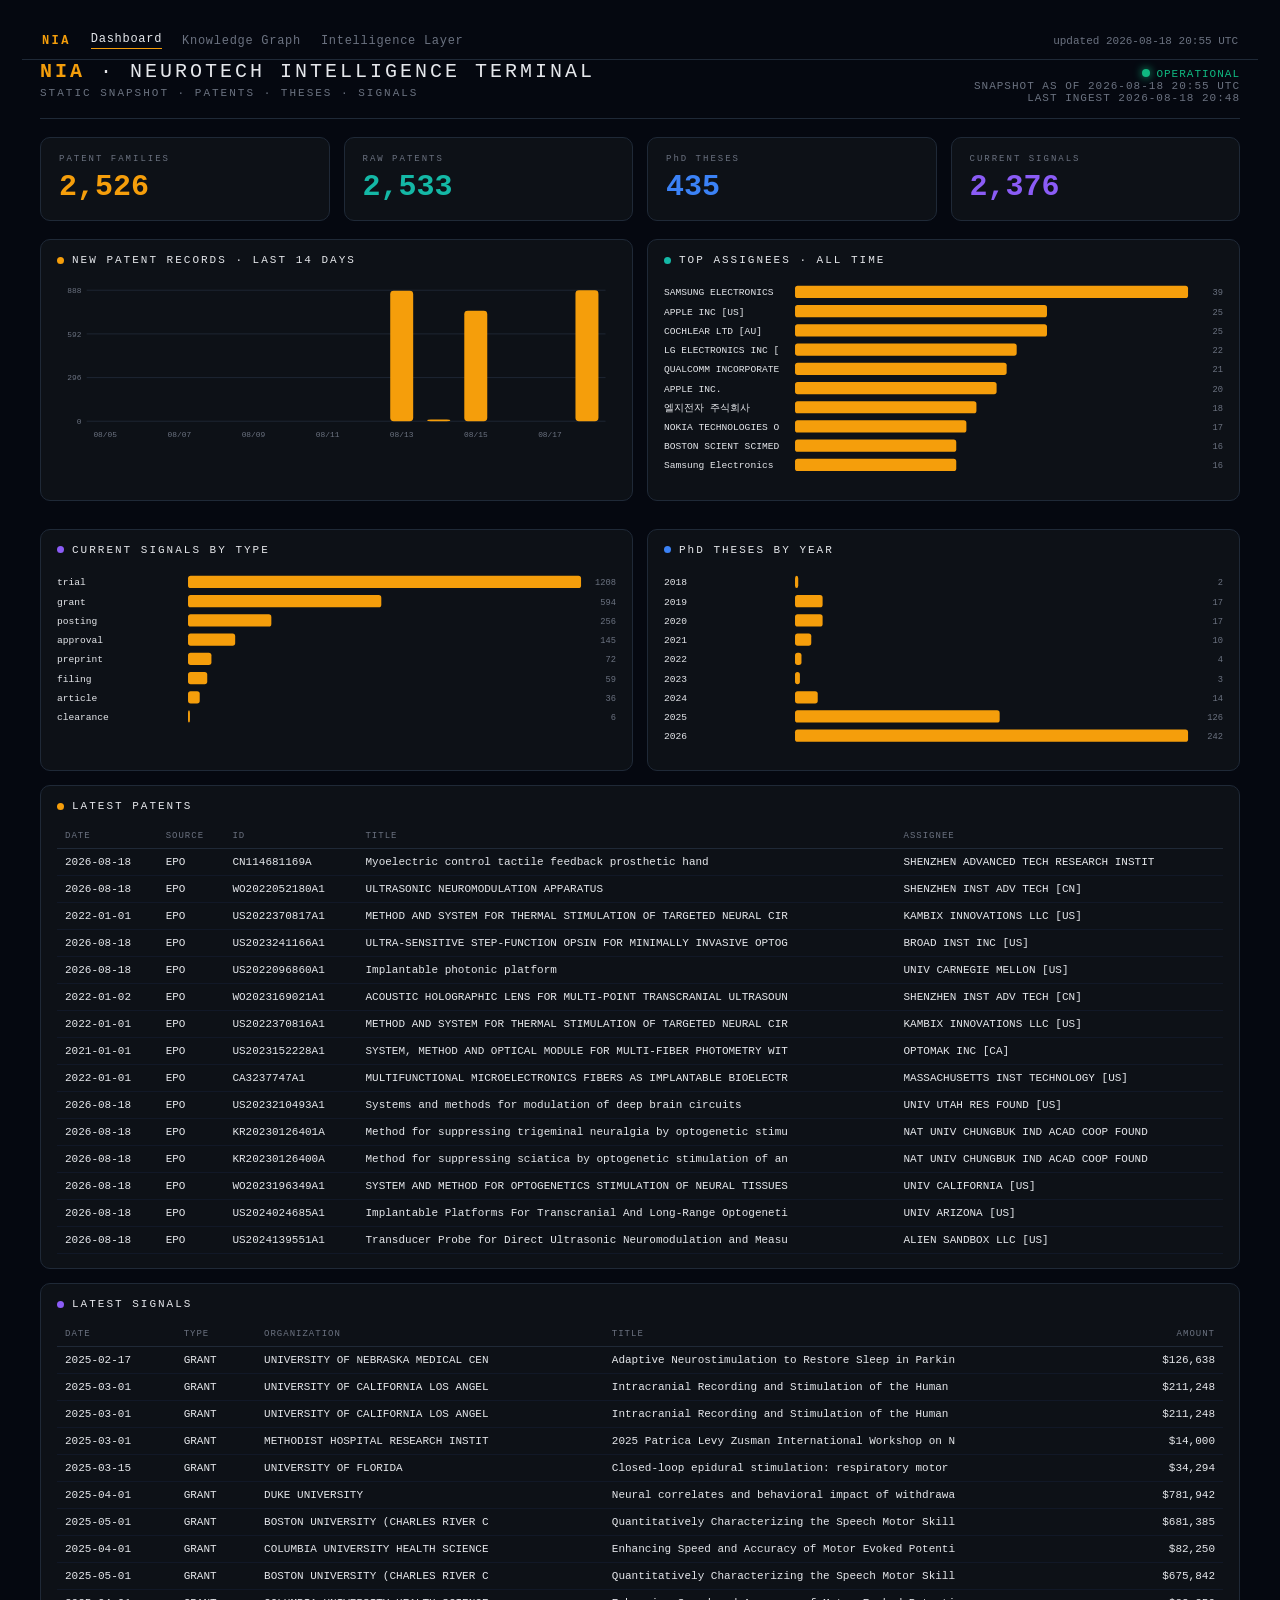
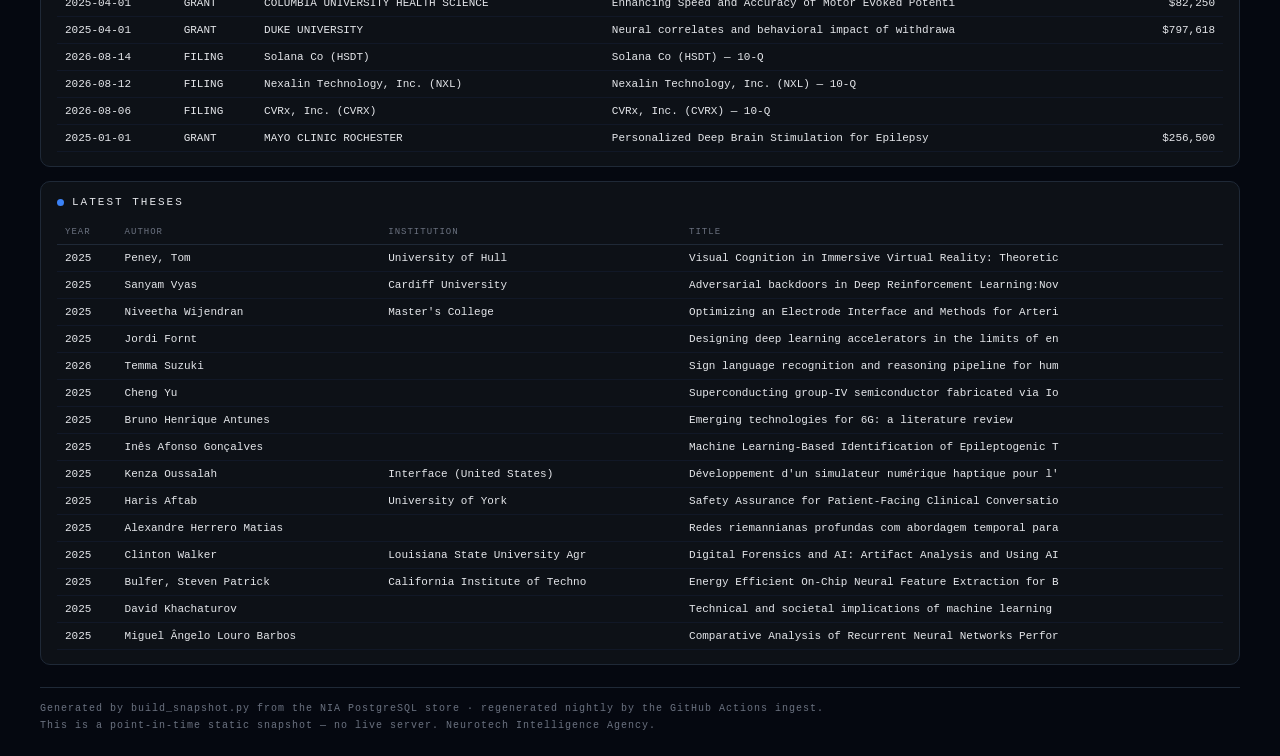
==== site/index.html @ 68b04a09 "With graph" ====
<!doctype html>
<html lang="en">
<head>
<meta charset="utf-8">
<meta name="viewport" content="width=device-width, initial-scale=1">
<title>NIA Terminal — Snapshot 2026-08-18 20:55 UTC</title>
<style>
  * { box-sizing: border-box; }
  body { margin:0; background:#050810; color:#e5e7eb; font-family:'Courier New', ui-monospace, monospace;
         -webkit-font-smoothing:antialiased; padding:22px; }
  a { color:#f59e0b; text-decoration:none; }
  .wrap { max-width:1200px; margin:0 auto; }
  header { display:flex; align-items:baseline; justify-content:space-between;
            gap:16px; flex-wrap:wrap; border-bottom:1px solid #1f2937; padding-bottom:14px; }
  .brand { font-size:20px; letter-spacing:3px; color:#e5e7eb; }
  .brand b { color:#f59e0b; font-weight:700; }
  .sub { color:#6b7280; font-size:11px; letter-spacing:2px; margin-top:4px; }
  .status { font-size:11px; letter-spacing:1px; color:#6b7280; text-align:right; }
  .status .live { color:#10b981; }
  .pill { display:inline-block; width:8px; height:8px; border-radius:50%;
           background:#10b981; margin-right:6px; box-shadow:0 0 8px #10b981; }
  .kpis { display:grid; grid-template-columns:repeat(4,1fr); gap:14px; margin:18px 0; }
  .kpi { background:#0d1117; border:1px solid #1f2937; border-radius:10px; padding:16px 18px; }
  .kpi-label { color:#6b7280; font-size:9px; letter-spacing:2px; }
  .kpi-value { font-size:30px; font-weight:700; margin-top:6px; }
  .grid { display:grid; grid-template-columns:1fr 1fr; gap:14px; }
  .card { background:#0d1117; border:1px solid #1f2937; border-radius:10px; padding:14px 16px; margin-bottom:14px; }
  .card-hd { font-size:11px; letter-spacing:2px; color:#e5e7eb; margin-bottom:12px; }
  .card.full { grid-column:1 / -1; }
  .dot { display:inline-block; width:7px; height:7px; border-radius:50%; margin-right:8px; vertical-align:middle; }
  table { width:100%; border-collapse:collapse; font-size:11px; }
  th { color:#6b7280; font-weight:400; letter-spacing:1px; text-transform:uppercase;
        font-size:9px; padding:7px 8px; border-bottom:1px solid #1f2937; }
  td { padding:7px 8px; border-bottom:1px solid #111827; color:#e5e7eb; vertical-align:top; }
  tbody tr:hover td { background:#111827; }
  .empty { color:#6b7280; text-align:center; padding:18px; }
  footer { color:#6b7280; font-size:10px; letter-spacing:1px; margin-top:22px;
            border-top:1px solid #1f2937; padding-top:12px; line-height:1.7; }
  @media (max-width:820px) { .kpis{grid-template-columns:repeat(2,1fr)} .grid{grid-template-columns:1fr} }
</style>
</head>
<body>
<nav class="nia-nav">
<span class="nia-brand">NIA</span><a href="index.html" class="on">Dashboard</a><a href="graph.html">Knowledge Graph</a><a href="issue.html">Intelligence Layer</a>
<span class="nia-built">updated 2026-08-18 20:55 UTC</span>
</nav>
<style>
.nia-nav{display:flex;align-items:center;gap:20px;flex-wrap:wrap;
  background:#050810;border-bottom:1px solid #1f2937;padding:10px 20px;
  font:12px 'Courier New',ui-monospace,monospace;position:sticky;top:0;z-index:999}
.nia-brand{color:#f59e0b;letter-spacing:.2em;font-weight:700}
.nia-nav a{color:#6b7280;text-decoration:none;letter-spacing:.06em}
.nia-nav a:hover{color:#f59e0b}
.nia-nav a.on{color:#e5e7eb;border-bottom:1px solid #f59e0b;padding-bottom:2px}
.nia-built{margin-left:auto;color:#6b7280;font-size:11px}
</style>

<div class="wrap">
  <header>
    <div>
      <div class="brand"><b>NIA</b> &middot; NEUROTECH INTELLIGENCE TERMINAL</div>
      <div class="sub">STATIC SNAPSHOT &middot; PATENTS &middot; THESES &middot; SIGNALS</div>
    </div>
    <div class="status">
      <div><span class="pill"></span><span class="live">OPERATIONAL</span></div>
      <div>SNAPSHOT AS OF 2026-08-18 20:55 UTC</div>
      <div>LAST INGEST 2026-08-18 20:48</div>
    </div>
  </header>

  <div class="kpis">
      <div class="kpi">
        <div class="kpi-label">PATENT FAMILIES</div>
        <div class="kpi-value" style="color:#f59e0b">2,526</div>
      </div>
      <div class="kpi">
        <div class="kpi-label">RAW PATENTS</div>
        <div class="kpi-value" style="color:#14b8a6">2,533</div>
      </div>
      <div class="kpi">
        <div class="kpi-label">PhD THESES</div>
        <div class="kpi-value" style="color:#3b82f6">435</div>
      </div>
      <div class="kpi">
        <div class="kpi-label">CURRENT SIGNALS</div>
        <div class="kpi-value" style="color:#8b5cf6">2,376</div>
      </div>
  </div>

  <div class="grid">
    <section class="card">
      <div class="card-hd"><span class="dot" style="background:#f59e0b"></span>NEW PATENT RECORDS · LAST 14 DAYS</div>
      <svg viewBox="0 0 640 190" width="100%" preserveAspectRatio="xMidYMid meet" role="img" aria-label="New patents per day"><line x1="34" y1="14.0" x2="628" y2="14.0" stroke="#1f2937" stroke-width="1"/><text x="28" y="17.0" fill="#6b7280" font-size="9" text-anchor="end" font-family="'Courier New', ui-monospace, monospace">888</text><line x1="34" y1="64.0" x2="628" y2="64.0" stroke="#1f2937" stroke-width="1"/><text x="28" y="67.0" fill="#6b7280" font-size="9" text-anchor="end" font-family="'Courier New', ui-monospace, monospace">592</text><line x1="34" y1="114.0" x2="628" y2="114.0" stroke="#1f2937" stroke-width="1"/><text x="28" y="117.0" fill="#6b7280" font-size="9" text-anchor="end" font-family="'Courier New', ui-monospace, monospace">296</text><line x1="34" y1="164.0" x2="628" y2="164.0" stroke="#1f2937" stroke-width="1"/><text x="28" y="167.0" fill="#6b7280" font-size="9" text-anchor="end" font-family="'Courier New', ui-monospace, monospace">0</text><rect x="42.1" y="164.0" width="26.3" height="0.1" rx="4" fill="#f59e0b"><title>08/05: 0</title></rect><text x="55.2" y="182" fill="#6b7280" font-size="9" text-anchor="middle" font-family="'Courier New', ui-monospace, monospace">08/05</text><rect x="84.5" y="164.0" width="26.3" height="0.1" rx="4" fill="#f59e0b"><title>08/06: 0</title></rect><rect x="126.9" y="164.0" width="26.3" height="0.1" rx="4" fill="#f59e0b"><title>08/07: 0</title></rect><text x="140.1" y="182" fill="#6b7280" font-size="9" text-anchor="middle" font-family="'Courier New', ui-monospace, monospace">08/07</text><rect x="169.3" y="164.0" width="26.3" height="0.1" rx="4" fill="#f59e0b"><title>08/08: 0</title></rect><rect x="211.8" y="164.0" width="26.3" height="0.1" rx="4" fill="#f59e0b"><title>08/09: 0</title></rect><text x="224.9" y="182" fill="#6b7280" font-size="9" text-anchor="middle" font-family="'Courier New', ui-monospace, monospace">08/09</text><rect x="254.2" y="164.0" width="26.3" height="0.1" rx="4" fill="#f59e0b"><title>08/10: 0</title></rect><rect x="296.6" y="164.0" width="26.3" height="0.1" rx="4" fill="#f59e0b"><title>08/11: 0</title></rect><text x="309.8" y="182" fill="#6b7280" font-size="9" text-anchor="middle" font-family="'Courier New', ui-monospace, monospace">08/11</text><rect x="339.1" y="164.0" width="26.3" height="0.1" rx="4" fill="#f59e0b"><title>08/12: 0</title></rect><rect x="381.5" y="14.5" width="26.3" height="149.5" rx="4" fill="#f59e0b"><title>08/13: 885</title></rect><text x="394.6" y="182" fill="#6b7280" font-size="9" text-anchor="middle" font-family="'Courier New', ui-monospace, monospace">08/13</text><rect x="423.9" y="162.0" width="26.3" height="2.0" rx="4" fill="#f59e0b"><title>08/14: 12</title></rect><rect x="466.3" y="37.6" width="26.3" height="126.4" rx="4" fill="#f59e0b"><title>08/15: 748</title></rect><text x="479.5" y="182" fill="#6b7280" font-size="9" text-anchor="middle" font-family="'Courier New', ui-monospace, monospace">08/15</text><rect x="508.8" y="164.0" width="26.3" height="0.1" rx="4" fill="#f59e0b"><title>08/16: 0</title></rect><rect x="551.2" y="164.0" width="26.3" height="0.1" rx="4" fill="#f59e0b"><title>08/17: 0</title></rect><text x="564.4" y="182" fill="#6b7280" font-size="9" text-anchor="middle" font-family="'Courier New', ui-monospace, monospace">08/17</text><rect x="593.6" y="14.0" width="26.3" height="150.0" rx="4" fill="#f59e0b"><title>08/18: 888</title></rect></svg>
    </section>
    <section class="card">
      <div class="card-hd"><span class="dot" style="background:#14b8a6"></span>TOP ASSIGNEES · ALL TIME</div>
      <svg viewBox="0 0 640 232" width="100%" preserveAspectRatio="xMidYMid meet" role="img" aria-label="ranking"><text x="0" y="20.0" fill="#e5e7eb" font-size="11" font-family="'Courier New', ui-monospace, monospace">SAMSUNG ELECTRONICS </text><rect x="150" y="9.0" width="450.0" height="14" rx="3" fill="#f59e0b"><title>SAMSUNG ELECTRONICS CO LTD [KR]: 39</title></rect><text x="640" y="20.0" fill="#6b7280" font-size="10" text-anchor="end" font-family="'Courier New', ui-monospace, monospace">39</text><text x="0" y="42.0" fill="#e5e7eb" font-size="11" font-family="'Courier New', ui-monospace, monospace">APPLE INC [US]</text><rect x="150" y="31.0" width="288.5" height="14" rx="3" fill="#f59e0b"><title>APPLE INC [US]: 25</title></rect><text x="640" y="42.0" fill="#6b7280" font-size="10" text-anchor="end" font-family="'Courier New', ui-monospace, monospace">25</text><text x="0" y="64.0" fill="#e5e7eb" font-size="11" font-family="'Courier New', ui-monospace, monospace">COCHLEAR LTD [AU]</text><rect x="150" y="53.0" width="288.5" height="14" rx="3" fill="#f59e0b"><title>COCHLEAR LTD [AU]: 25</title></rect><text x="640" y="64.0" fill="#6b7280" font-size="10" text-anchor="end" font-family="'Courier New', ui-monospace, monospace">25</text><text x="0" y="86.0" fill="#e5e7eb" font-size="11" font-family="'Courier New', ui-monospace, monospace">LG ELECTRONICS INC [</text><rect x="150" y="75.0" width="253.8" height="14" rx="3" fill="#f59e0b"><title>LG ELECTRONICS INC [KR]: 22</title></rect><text x="640" y="86.0" fill="#6b7280" font-size="10" text-anchor="end" font-family="'Courier New', ui-monospace, monospace">22</text><text x="0" y="108.0" fill="#e5e7eb" font-size="11" font-family="'Courier New', ui-monospace, monospace">QUALCOMM INCORPORATE</text><rect x="150" y="97.0" width="242.3" height="14" rx="3" fill="#f59e0b"><title>QUALCOMM INCORPORATED [US]: 21</title></rect><text x="640" y="108.0" fill="#6b7280" font-size="10" text-anchor="end" font-family="'Courier New', ui-monospace, monospace">21</text><text x="0" y="130.0" fill="#e5e7eb" font-size="11" font-family="'Courier New', ui-monospace, monospace">APPLE INC.</text><rect x="150" y="119.0" width="230.8" height="14" rx="3" fill="#f59e0b"><title>APPLE INC.: 20</title></rect><text x="640" y="130.0" fill="#6b7280" font-size="10" text-anchor="end" font-family="'Courier New', ui-monospace, monospace">20</text><text x="0" y="152.0" fill="#e5e7eb" font-size="11" font-family="'Courier New', ui-monospace, monospace">엘지전자 주식회사</text><rect x="150" y="141.0" width="207.7" height="14" rx="3" fill="#f59e0b"><title>엘지전자 주식회사: 18</title></rect><text x="640" y="152.0" fill="#6b7280" font-size="10" text-anchor="end" font-family="'Courier New', ui-monospace, monospace">18</text><text x="0" y="174.0" fill="#e5e7eb" font-size="11" font-family="'Courier New', ui-monospace, monospace">NOKIA TECHNOLOGIES O</text><rect x="150" y="163.0" width="196.2" height="14" rx="3" fill="#f59e0b"><title>NOKIA TECHNOLOGIES OY: 17</title></rect><text x="640" y="174.0" fill="#6b7280" font-size="10" text-anchor="end" font-family="'Courier New', ui-monospace, monospace">17</text><text x="0" y="196.0" fill="#e5e7eb" font-size="11" font-family="'Courier New', ui-monospace, monospace">BOSTON SCIENT SCIMED</text><rect x="150" y="185.0" width="184.6" height="14" rx="3" fill="#f59e0b"><title>BOSTON SCIENT SCIMED INC [US]: 16</title></rect><text x="640" y="196.0" fill="#6b7280" font-size="10" text-anchor="end" font-family="'Courier New', ui-monospace, monospace">16</text><text x="0" y="218.0" fill="#e5e7eb" font-size="11" font-family="'Courier New', ui-monospace, monospace">Samsung Electronics </text><rect x="150" y="207.0" width="184.6" height="14" rx="3" fill="#f59e0b"><title>Samsung Electronics Co., Ltd.: 16</title></rect><text x="640" y="218.0" fill="#6b7280" font-size="10" text-anchor="end" font-family="'Courier New', ui-monospace, monospace">16</text></svg>
    </section>
    <section class="card">
      <div class="card-hd"><span class="dot" style="background:#8b5cf6"></span>CURRENT SIGNALS BY TYPE</div>
      <svg viewBox="0 0 640 188" width="100%" preserveAspectRatio="xMidYMid meet" role="img" aria-label="ranking"><text x="0" y="20.0" fill="#e5e7eb" font-size="11" font-family="'Courier New', ui-monospace, monospace">trial</text><rect x="150" y="9.0" width="450.0" height="14" rx="3" fill="#f59e0b"><title>trial: 1208</title></rect><text x="640" y="20.0" fill="#6b7280" font-size="10" text-anchor="end" font-family="'Courier New', ui-monospace, monospace">1208</text><text x="0" y="42.0" fill="#e5e7eb" font-size="11" font-family="'Courier New', ui-monospace, monospace">grant</text><rect x="150" y="31.0" width="221.3" height="14" rx="3" fill="#f59e0b"><title>grant: 594</title></rect><text x="640" y="42.0" fill="#6b7280" font-size="10" text-anchor="end" font-family="'Courier New', ui-monospace, monospace">594</text><text x="0" y="64.0" fill="#e5e7eb" font-size="11" font-family="'Courier New', ui-monospace, monospace">posting</text><rect x="150" y="53.0" width="95.4" height="14" rx="3" fill="#f59e0b"><title>posting: 256</title></rect><text x="640" y="64.0" fill="#6b7280" font-size="10" text-anchor="end" font-family="'Courier New', ui-monospace, monospace">256</text><text x="0" y="86.0" fill="#e5e7eb" font-size="11" font-family="'Courier New', ui-monospace, monospace">approval</text><rect x="150" y="75.0" width="54.0" height="14" rx="3" fill="#f59e0b"><title>approval: 145</title></rect><text x="640" y="86.0" fill="#6b7280" font-size="10" text-anchor="end" font-family="'Courier New', ui-monospace, monospace">145</text><text x="0" y="108.0" fill="#e5e7eb" font-size="11" font-family="'Courier New', ui-monospace, monospace">preprint</text><rect x="150" y="97.0" width="26.8" height="14" rx="3" fill="#f59e0b"><title>preprint: 72</title></rect><text x="640" y="108.0" fill="#6b7280" font-size="10" text-anchor="end" font-family="'Courier New', ui-monospace, monospace">72</text><text x="0" y="130.0" fill="#e5e7eb" font-size="11" font-family="'Courier New', ui-monospace, monospace">filing</text><rect x="150" y="119.0" width="22.0" height="14" rx="3" fill="#f59e0b"><title>filing: 59</title></rect><text x="640" y="130.0" fill="#6b7280" font-size="10" text-anchor="end" font-family="'Courier New', ui-monospace, monospace">59</text><text x="0" y="152.0" fill="#e5e7eb" font-size="11" font-family="'Courier New', ui-monospace, monospace">article</text><rect x="150" y="141.0" width="13.4" height="14" rx="3" fill="#f59e0b"><title>article: 36</title></rect><text x="640" y="152.0" fill="#6b7280" font-size="10" text-anchor="end" font-family="'Courier New', ui-monospace, monospace">36</text><text x="0" y="174.0" fill="#e5e7eb" font-size="11" font-family="'Courier New', ui-monospace, monospace">clearance</text><rect x="150" y="163.0" width="2.2" height="14" rx="3" fill="#f59e0b"><title>clearance: 6</title></rect><text x="640" y="174.0" fill="#6b7280" font-size="10" text-anchor="end" font-family="'Courier New', ui-monospace, monospace">6</text></svg>
    </section>
    <section class="card">
      <div class="card-hd"><span class="dot" style="background:#3b82f6"></span>PhD THESES BY YEAR</div>
      <svg viewBox="0 0 640 210" width="100%" preserveAspectRatio="xMidYMid meet" role="img" aria-label="ranking"><text x="0" y="20.0" fill="#e5e7eb" font-size="11" font-family="'Courier New', ui-monospace, monospace">2018</text><rect x="150" y="9.0" width="3.7" height="14" rx="3" fill="#f59e0b"><title>2018: 2</title></rect><text x="640" y="20.0" fill="#6b7280" font-size="10" text-anchor="end" font-family="'Courier New', ui-monospace, monospace">2</text><text x="0" y="42.0" fill="#e5e7eb" font-size="11" font-family="'Courier New', ui-monospace, monospace">2019</text><rect x="150" y="31.0" width="31.6" height="14" rx="3" fill="#f59e0b"><title>2019: 17</title></rect><text x="640" y="42.0" fill="#6b7280" font-size="10" text-anchor="end" font-family="'Courier New', ui-monospace, monospace">17</text><text x="0" y="64.0" fill="#e5e7eb" font-size="11" font-family="'Courier New', ui-monospace, monospace">2020</text><rect x="150" y="53.0" width="31.6" height="14" rx="3" fill="#f59e0b"><title>2020: 17</title></rect><text x="640" y="64.0" fill="#6b7280" font-size="10" text-anchor="end" font-family="'Courier New', ui-monospace, monospace">17</text><text x="0" y="86.0" fill="#e5e7eb" font-size="11" font-family="'Courier New', ui-monospace, monospace">2021</text><rect x="150" y="75.0" width="18.6" height="14" rx="3" fill="#f59e0b"><title>2021: 10</title></rect><text x="640" y="86.0" fill="#6b7280" font-size="10" text-anchor="end" font-family="'Courier New', ui-monospace, monospace">10</text><text x="0" y="108.0" fill="#e5e7eb" font-size="11" font-family="'Courier New', ui-monospace, monospace">2022</text><rect x="150" y="97.0" width="7.4" height="14" rx="3" fill="#f59e0b"><title>2022: 4</title></rect><text x="640" y="108.0" fill="#6b7280" font-size="10" text-anchor="end" font-family="'Courier New', ui-monospace, monospace">4</text><text x="0" y="130.0" fill="#e5e7eb" font-size="11" font-family="'Courier New', ui-monospace, monospace">2023</text><rect x="150" y="119.0" width="5.6" height="14" rx="3" fill="#f59e0b"><title>2023: 3</title></rect><text x="640" y="130.0" fill="#6b7280" font-size="10" text-anchor="end" font-family="'Courier New', ui-monospace, monospace">3</text><text x="0" y="152.0" fill="#e5e7eb" font-size="11" font-family="'Courier New', ui-monospace, monospace">2024</text><rect x="150" y="141.0" width="26.0" height="14" rx="3" fill="#f59e0b"><title>2024: 14</title></rect><text x="640" y="152.0" fill="#6b7280" font-size="10" text-anchor="end" font-family="'Courier New', ui-monospace, monospace">14</text><text x="0" y="174.0" fill="#e5e7eb" font-size="11" font-family="'Courier New', ui-monospace, monospace">2025</text><rect x="150" y="163.0" width="234.3" height="14" rx="3" fill="#f59e0b"><title>2025: 126</title></rect><text x="640" y="174.0" fill="#6b7280" font-size="10" text-anchor="end" font-family="'Courier New', ui-monospace, monospace">126</text><text x="0" y="196.0" fill="#e5e7eb" font-size="11" font-family="'Courier New', ui-monospace, monospace">2026</text><rect x="150" y="185.0" width="450.0" height="14" rx="3" fill="#f59e0b"><title>2026: 242</title></rect><text x="640" y="196.0" fill="#6b7280" font-size="10" text-anchor="end" font-family="'Courier New', ui-monospace, monospace">242</text></svg>
    </section>
  </div>

    <section class="card">
      <div class="card-hd"><span class="dot" style="background:#f59e0b"></span>LATEST PATENTS</div>
      <table><thead><tr><th style="text-align:left">Date</th><th style="text-align:left">Source</th><th style="text-align:left">ID</th><th style="text-align:left">Title</th><th style="text-align:left">Assignee</th></tr></thead><tbody><tr><td style="text-align:left">2026-08-18</td><td style="text-align:left">EPO</td><td style="text-align:left">CN114681169A</td><td style="text-align:left">Myoelectric control tactile feedback prosthetic hand</td><td style="text-align:left">SHENZHEN ADVANCED TECH RESEARCH INSTIT</td></tr><tr><td style="text-align:left">2026-08-18</td><td style="text-align:left">EPO</td><td style="text-align:left">WO2022052180A1</td><td style="text-align:left">ULTRASONIC NEUROMODULATION APPARATUS</td><td style="text-align:left">SHENZHEN INST ADV TECH [CN]</td></tr><tr><td style="text-align:left">2022-01-01</td><td style="text-align:left">EPO</td><td style="text-align:left">US2022370817A1</td><td style="text-align:left">METHOD AND SYSTEM FOR THERMAL STIMULATION OF TARGETED NEURAL CIR</td><td style="text-align:left">KAMBIX INNOVATIONS LLC [US]</td></tr><tr><td style="text-align:left">2026-08-18</td><td style="text-align:left">EPO</td><td style="text-align:left">US2023241166A1</td><td style="text-align:left">ULTRA-SENSITIVE STEP-FUNCTION OPSIN FOR MINIMALLY INVASIVE OPTOG</td><td style="text-align:left">BROAD INST INC [US]</td></tr><tr><td style="text-align:left">2026-08-18</td><td style="text-align:left">EPO</td><td style="text-align:left">US2022096860A1</td><td style="text-align:left">Implantable photonic platform</td><td style="text-align:left">UNIV CARNEGIE MELLON [US]</td></tr><tr><td style="text-align:left">2022-01-02</td><td style="text-align:left">EPO</td><td style="text-align:left">WO2023169021A1</td><td style="text-align:left">ACOUSTIC HOLOGRAPHIC LENS FOR MULTI-POINT TRANSCRANIAL ULTRASOUN</td><td style="text-align:left">SHENZHEN INST ADV TECH [CN]</td></tr><tr><td style="text-align:left">2022-01-01</td><td style="text-align:left">EPO</td><td style="text-align:left">US2022370816A1</td><td style="text-align:left">METHOD AND SYSTEM FOR THERMAL STIMULATION OF TARGETED NEURAL CIR</td><td style="text-align:left">KAMBIX INNOVATIONS LLC [US]</td></tr><tr><td style="text-align:left">2021-01-01</td><td style="text-align:left">EPO</td><td style="text-align:left">US2023152228A1</td><td style="text-align:left">SYSTEM, METHOD AND OPTICAL MODULE FOR MULTI-FIBER PHOTOMETRY WIT</td><td style="text-align:left">OPTOMAK INC [CA]</td></tr><tr><td style="text-align:left">2022-01-01</td><td style="text-align:left">EPO</td><td style="text-align:left">CA3237747A1</td><td style="text-align:left">MULTIFUNCTIONAL MICROELECTRONICS FIBERS AS IMPLANTABLE BIOELECTR</td><td style="text-align:left">MASSACHUSETTS INST TECHNOLOGY [US]</td></tr><tr><td style="text-align:left">2026-08-18</td><td style="text-align:left">EPO</td><td style="text-align:left">US2023210493A1</td><td style="text-align:left">Systems and methods for modulation of deep brain circuits</td><td style="text-align:left">UNIV UTAH RES FOUND [US]</td></tr><tr><td style="text-align:left">2026-08-18</td><td style="text-align:left">EPO</td><td style="text-align:left">KR20230126401A</td><td style="text-align:left">Method for suppressing trigeminal neuralgia by optogenetic stimu</td><td style="text-align:left">NAT UNIV CHUNGBUK IND ACAD COOP FOUND </td></tr><tr><td style="text-align:left">2026-08-18</td><td style="text-align:left">EPO</td><td style="text-align:left">KR20230126400A</td><td style="text-align:left">Method for suppressing sciatica by optogenetic stimulation of an</td><td style="text-align:left">NAT UNIV CHUNGBUK IND ACAD COOP FOUND </td></tr><tr><td style="text-align:left">2026-08-18</td><td style="text-align:left">EPO</td><td style="text-align:left">WO2023196349A1</td><td style="text-align:left">SYSTEM AND METHOD FOR OPTOGENETICS STIMULATION OF NEURAL TISSUES</td><td style="text-align:left">UNIV CALIFORNIA [US]</td></tr><tr><td style="text-align:left">2026-08-18</td><td style="text-align:left">EPO</td><td style="text-align:left">US2024024685A1</td><td style="text-align:left">Implantable Platforms For Transcranial And Long-Range Optogeneti</td><td style="text-align:left">UNIV ARIZONA [US]</td></tr><tr><td style="text-align:left">2026-08-18</td><td style="text-align:left">EPO</td><td style="text-align:left">US2024139551A1</td><td style="text-align:left">Transducer Probe for Direct Ultrasonic Neuromodulation and Measu</td><td style="text-align:left">ALIEN SANDBOX LLC [US]</td></tr></tbody></table>
    </section>
    <section class="card">
      <div class="card-hd"><span class="dot" style="background:#8b5cf6"></span>LATEST SIGNALS</div>
      <table><thead><tr><th style="text-align:left">Date</th><th style="text-align:left">Type</th><th style="text-align:left">Organization</th><th style="text-align:left">Title</th><th style="text-align:right">Amount</th></tr></thead><tbody><tr><td style="text-align:left">2025-02-17</td><td style="text-align:left">GRANT</td><td style="text-align:left">UNIVERSITY OF NEBRASKA MEDICAL CEN</td><td style="text-align:left">Adaptive Neurostimulation to Restore Sleep in Parkin</td><td style="text-align:right">$126,638</td></tr><tr><td style="text-align:left">2025-03-01</td><td style="text-align:left">GRANT</td><td style="text-align:left">UNIVERSITY OF CALIFORNIA LOS ANGEL</td><td style="text-align:left">Intracranial Recording and Stimulation of the Human </td><td style="text-align:right">$211,248</td></tr><tr><td style="text-align:left">2025-03-01</td><td style="text-align:left">GRANT</td><td style="text-align:left">UNIVERSITY OF CALIFORNIA LOS ANGEL</td><td style="text-align:left">Intracranial Recording and Stimulation of the Human </td><td style="text-align:right">$211,248</td></tr><tr><td style="text-align:left">2025-03-01</td><td style="text-align:left">GRANT</td><td style="text-align:left">METHODIST HOSPITAL RESEARCH INSTIT</td><td style="text-align:left">2025 Patrica Levy Zusman International Workshop on N</td><td style="text-align:right">$14,000</td></tr><tr><td style="text-align:left">2025-03-15</td><td style="text-align:left">GRANT</td><td style="text-align:left">UNIVERSITY OF FLORIDA</td><td style="text-align:left">Closed-loop epidural stimulation: respiratory motor </td><td style="text-align:right">$34,294</td></tr><tr><td style="text-align:left">2025-04-01</td><td style="text-align:left">GRANT</td><td style="text-align:left">DUKE UNIVERSITY</td><td style="text-align:left">Neural correlates and behavioral impact of withdrawa</td><td style="text-align:right">$781,942</td></tr><tr><td style="text-align:left">2025-05-01</td><td style="text-align:left">GRANT</td><td style="text-align:left">BOSTON UNIVERSITY (CHARLES RIVER C</td><td style="text-align:left">Quantitatively Characterizing the Speech Motor Skill</td><td style="text-align:right">$681,385</td></tr><tr><td style="text-align:left">2025-04-01</td><td style="text-align:left">GRANT</td><td style="text-align:left">COLUMBIA UNIVERSITY HEALTH SCIENCE</td><td style="text-align:left">Enhancing Speed and Accuracy of Motor Evoked Potenti</td><td style="text-align:right">$82,250</td></tr><tr><td style="text-align:left">2025-05-01</td><td style="text-align:left">GRANT</td><td style="text-align:left">BOSTON UNIVERSITY (CHARLES RIVER C</td><td style="text-align:left">Quantitatively Characterizing the Speech Motor Skill</td><td style="text-align:right">$675,842</td></tr><tr><td style="text-align:left">2025-04-01</td><td style="text-align:left">GRANT</td><td style="text-align:left">COLUMBIA UNIVERSITY HEALTH SCIENCE</td><td style="text-align:left">Enhancing Speed and Accuracy of Motor Evoked Potenti</td><td style="text-align:right">$82,250</td></tr><tr><td style="text-align:left">2025-04-01</td><td style="text-align:left">GRANT</td><td style="text-align:left">DUKE UNIVERSITY</td><td style="text-align:left">Neural correlates and behavioral impact of withdrawa</td><td style="text-align:right">$797,618</td></tr><tr><td style="text-align:left">2026-08-14</td><td style="text-align:left">FILING</td><td style="text-align:left">Solana Co  (HSDT)</td><td style="text-align:left">Solana Co  (HSDT) — 10-Q</td><td style="text-align:right"></td></tr><tr><td style="text-align:left">2026-08-12</td><td style="text-align:left">FILING</td><td style="text-align:left">Nexalin Technology, Inc.  (NXL)</td><td style="text-align:left">Nexalin Technology, Inc.  (NXL) — 10-Q</td><td style="text-align:right"></td></tr><tr><td style="text-align:left">2026-08-06</td><td style="text-align:left">FILING</td><td style="text-align:left">CVRx, Inc.  (CVRX)</td><td style="text-align:left">CVRx, Inc.  (CVRX) — 10-Q</td><td style="text-align:right"></td></tr><tr><td style="text-align:left">2025-01-01</td><td style="text-align:left">GRANT</td><td style="text-align:left">MAYO CLINIC ROCHESTER</td><td style="text-align:left">Personalized Deep Brain Stimulation for Epilepsy</td><td style="text-align:right">$256,500</td></tr></tbody></table>
    </section>
    <section class="card">
      <div class="card-hd"><span class="dot" style="background:#3b82f6"></span>LATEST THESES</div>
      <table><thead><tr><th style="text-align:left">Year</th><th style="text-align:left">Author</th><th style="text-align:left">Institution</th><th style="text-align:left">Title</th></tr></thead><tbody><tr><td style="text-align:left">2025</td><td style="text-align:left">Peney, Tom</td><td style="text-align:left">University of Hull</td><td style="text-align:left">Visual Cognition in Immersive Virtual Reality: Theoretic</td></tr><tr><td style="text-align:left">2025</td><td style="text-align:left">Sanyam Vyas</td><td style="text-align:left">Cardiff University</td><td style="text-align:left">Adversarial backdoors in Deep Reinforcement Learning:Nov</td></tr><tr><td style="text-align:left">2025</td><td style="text-align:left">Niveetha Wijendran</td><td style="text-align:left">Master&#x27;s College</td><td style="text-align:left">Optimizing an Electrode Interface and Methods for Arteri</td></tr><tr><td style="text-align:left">2025</td><td style="text-align:left">Jordi Fornt</td><td style="text-align:left"></td><td style="text-align:left">Designing deep learning accelerators in the limits of en</td></tr><tr><td style="text-align:left">2026</td><td style="text-align:left">Temma Suzuki</td><td style="text-align:left"></td><td style="text-align:left">Sign language recognition and reasoning pipeline for hum</td></tr><tr><td style="text-align:left">2025</td><td style="text-align:left">Cheng Yu</td><td style="text-align:left"></td><td style="text-align:left">Superconducting group-IV semiconductor fabricated via Io</td></tr><tr><td style="text-align:left">2025</td><td style="text-align:left">Bruno Henrique Antunes</td><td style="text-align:left"></td><td style="text-align:left">Emerging technologies for 6G: a literature review</td></tr><tr><td style="text-align:left">2025</td><td style="text-align:left">Inês Afonso Gonçalves</td><td style="text-align:left"></td><td style="text-align:left">Machine Learning-Based Identification of Epileptogenic T</td></tr><tr><td style="text-align:left">2025</td><td style="text-align:left">Kenza Oussalah</td><td style="text-align:left">Interface (United States)</td><td style="text-align:left">Développement d&#x27;un simulateur numérique haptique pour l&#x27;</td></tr><tr><td style="text-align:left">2025</td><td style="text-align:left">Haris Aftab</td><td style="text-align:left">University of York</td><td style="text-align:left">Safety Assurance for Patient-Facing Clinical Conversatio</td></tr><tr><td style="text-align:left">2025</td><td style="text-align:left">Alexandre Herrero Matias</td><td style="text-align:left"></td><td style="text-align:left">Redes riemannianas profundas com abordagem temporal para</td></tr><tr><td style="text-align:left">2025</td><td style="text-align:left">Clinton Walker</td><td style="text-align:left">Louisiana State University Agr</td><td style="text-align:left">Digital Forensics and AI: Artifact Analysis and Using AI</td></tr><tr><td style="text-align:left">2025</td><td style="text-align:left">Bulfer, Steven Patrick</td><td style="text-align:left">California Institute of Techno</td><td style="text-align:left">Energy Efficient On-Chip Neural Feature Extraction for B</td></tr><tr><td style="text-align:left">2025</td><td style="text-align:left">David Khachaturov</td><td style="text-align:left"></td><td style="text-align:left">Technical and societal implications of machine learning </td></tr><tr><td style="text-align:left">2025</td><td style="text-align:left">Miguel Ângelo Louro Barbos</td><td style="text-align:left"></td><td style="text-align:left">Comparative Analysis of Recurrent Neural Networks Perfor</td></tr></tbody></table>
    </section>

  <footer>
    Generated by build_snapshot.py from the NIA PostgreSQL store &middot; regenerated nightly by the GitHub Actions ingest.<br>
    This is a point-in-time static snapshot — no live server. Neurotech Intelligence Agency.
  </footer>
</div>
</body>
</html>
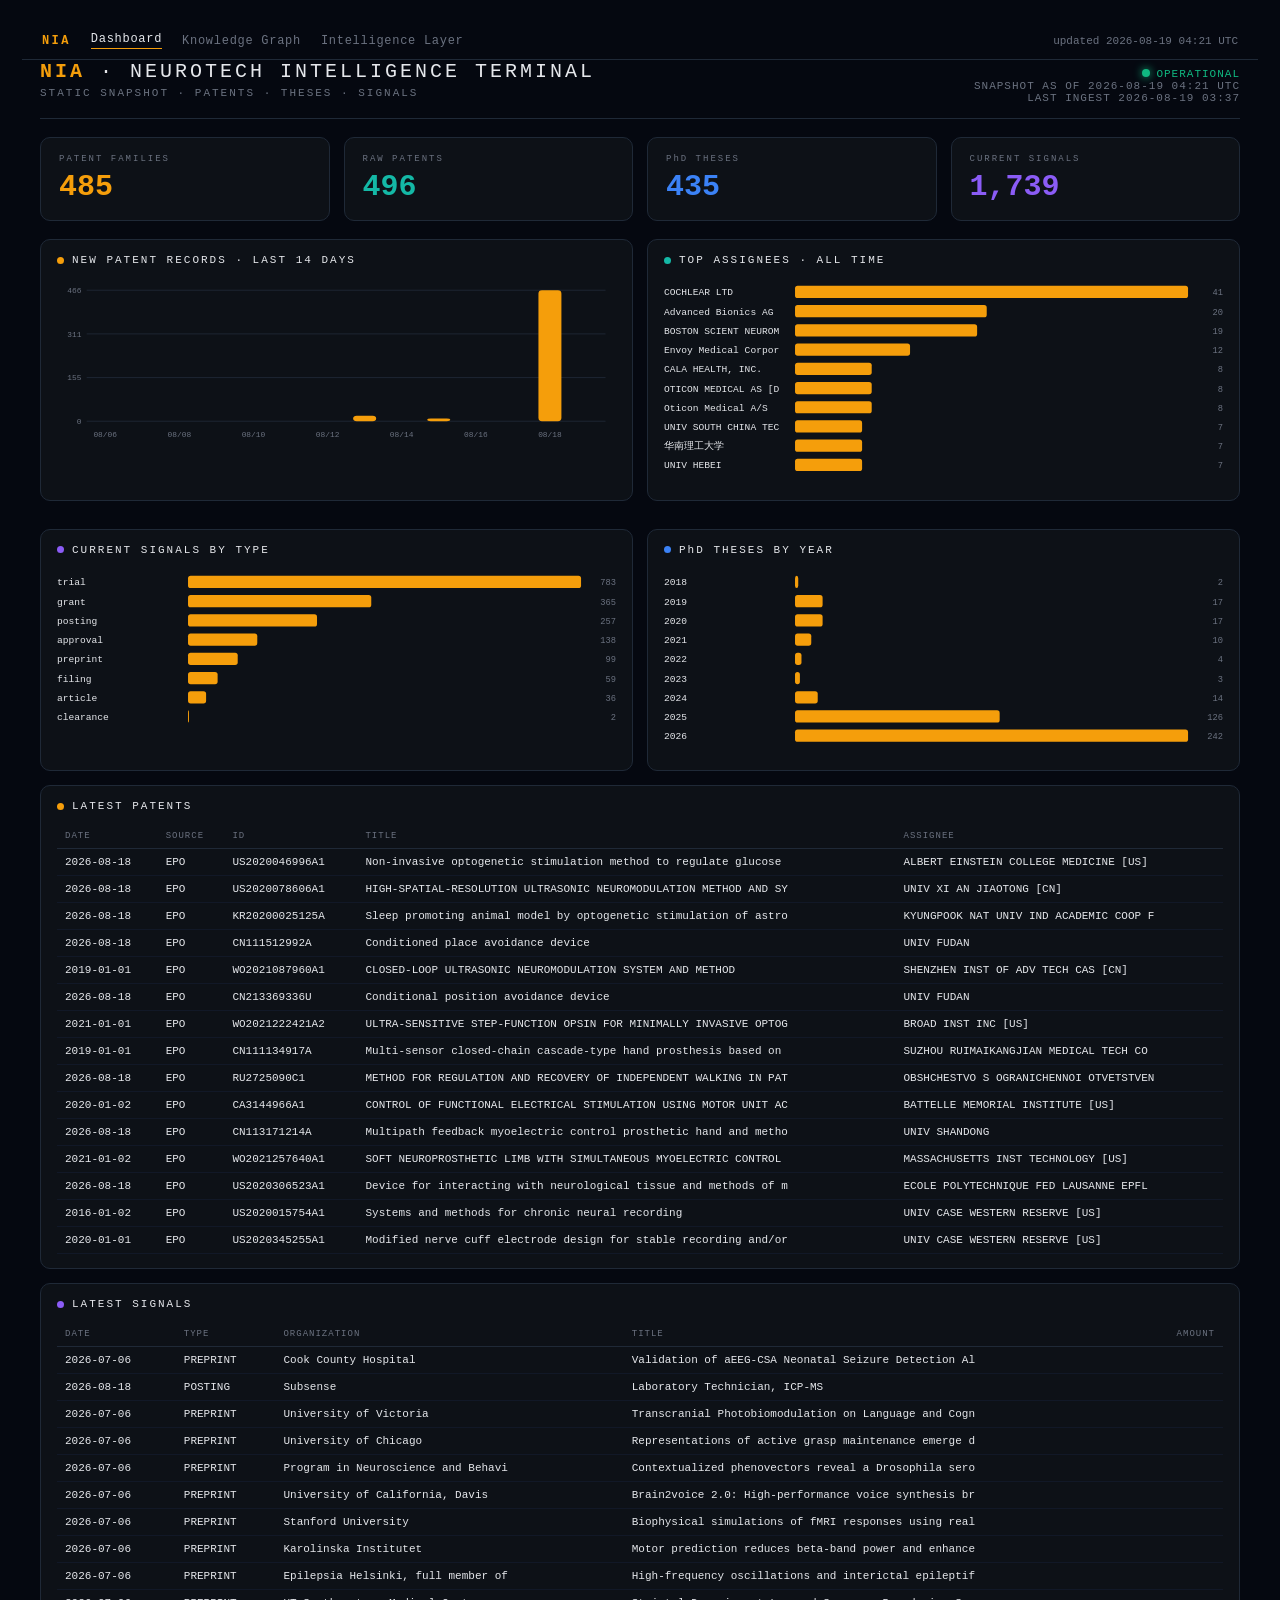
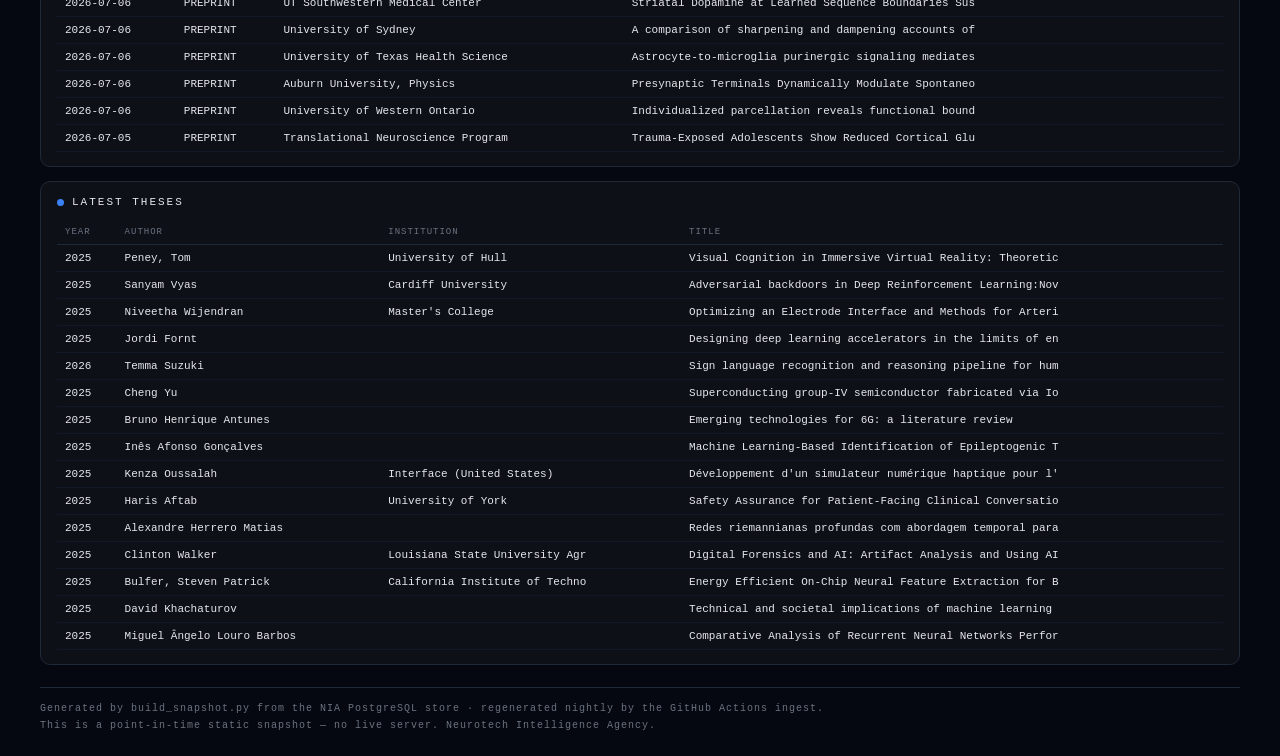
==== commit 0a150e60: "Fix?" ====
--- a/site/index.html
+++ b/site/index.html
@@ -3,7 +3,7 @@
 <head>
 <meta charset="utf-8">
 <meta name="viewport" content="width=device-width, initial-scale=1">
-<title>NIA Terminal — Snapshot 2026-08-18 20:55 UTC</title>
+<title>NIA Terminal — Snapshot 2026-08-19 04:21 UTC</title>
 <style>
   * { box-sizing: border-box; }
   body { margin:0; background:#050810; color:#e5e7eb; font-family:'Courier New', ui-monospace, monospace;
@@ -42,7 +42,7 @@
 <body>
 <nav class="nia-nav">
 <span class="nia-brand">NIA</span><a href="index.html" class="on">Dashboard</a><a href="graph.html">Knowledge Graph</a><a href="issue.html">Intelligence Layer</a>
-<span class="nia-built">updated 2026-08-18 20:55 UTC</span>
+<span class="nia-built">updated 2026-08-19 04:21 UTC</span>
 </nav>
 <style>
 .nia-nav{display:flex;align-items:center;gap:20px;flex-wrap:wrap;
@@ -63,19 +63,19 @@
     </div>
     <div class="status">
       <div><span class="pill"></span><span class="live">OPERATIONAL</span></div>
-      <div>SNAPSHOT AS OF 2026-08-18 20:55 UTC</div>
-      <div>LAST INGEST 2026-08-18 20:48</div>
+      <div>SNAPSHOT AS OF 2026-08-19 04:21 UTC</div>
+      <div>LAST INGEST 2026-08-19 03:37</div>
     </div>
   </header>
 
   <div class="kpis">
       <div class="kpi">
         <div class="kpi-label">PATENT FAMILIES</div>
-        <div class="kpi-value" style="color:#f59e0b">2,526</div>
+        <div class="kpi-value" style="color:#f59e0b">485</div>
       </div>
       <div class="kpi">
         <div class="kpi-label">RAW PATENTS</div>
-        <div class="kpi-value" style="color:#14b8a6">2,533</div>
+        <div class="kpi-value" style="color:#14b8a6">496</div>
       </div>
       <div class="kpi">
         <div class="kpi-label">PhD THESES</div>
@@ -83,22 +83,22 @@
       </div>
       <div class="kpi">
         <div class="kpi-label">CURRENT SIGNALS</div>
-        <div class="kpi-value" style="color:#8b5cf6">2,376</div>
+        <div class="kpi-value" style="color:#8b5cf6">1,739</div>
       </div>
   </div>
 
   <div class="grid">
     <section class="card">
       <div class="card-hd"><span class="dot" style="background:#f59e0b"></span>NEW PATENT RECORDS · LAST 14 DAYS</div>
-      <svg viewBox="0 0 640 190" width="100%" preserveAspectRatio="xMidYMid meet" role="img" aria-label="New patents per day"><line x1="34" y1="14.0" x2="628" y2="14.0" stroke="#1f2937" stroke-width="1"/><text x="28" y="17.0" fill="#6b7280" font-size="9" text-anchor="end" font-family="'Courier New', ui-monospace, monospace">888</text><line x1="34" y1="64.0" x2="628" y2="64.0" stroke="#1f2937" stroke-width="1"/><text x="28" y="67.0" fill="#6b7280" font-size="9" text-anchor="end" font-family="'Courier New', ui-monospace, monospace">592</text><line x1="34" y1="114.0" x2="628" y2="114.0" stroke="#1f2937" stroke-width="1"/><text x="28" y="117.0" fill="#6b7280" font-size="9" text-anchor="end" font-family="'Courier New', ui-monospace, monospace">296</text><line x1="34" y1="164.0" x2="628" y2="164.0" stroke="#1f2937" stroke-width="1"/><text x="28" y="167.0" fill="#6b7280" font-size="9" text-anchor="end" font-family="'Courier New', ui-monospace, monospace">0</text><rect x="42.1" y="164.0" width="26.3" height="0.1" rx="4" fill="#f59e0b"><title>08/05: 0</title></rect><text x="55.2" y="182" fill="#6b7280" font-size="9" text-anchor="middle" font-family="'Courier New', ui-monospace, monospace">08/05</text><rect x="84.5" y="164.0" width="26.3" height="0.1" rx="4" fill="#f59e0b"><title>08/06: 0</title></rect><rect x="126.9" y="164.0" width="26.3" height="0.1" rx="4" fill="#f59e0b"><title>08/07: 0</title></rect><text x="140.1" y="182" fill="#6b7280" font-size="9" text-anchor="middle" font-family="'Courier New', ui-monospace, monospace">08/07</text><rect x="169.3" y="164.0" width="26.3" height="0.1" rx="4" fill="#f59e0b"><title>08/08: 0</title></rect><rect x="211.8" y="164.0" width="26.3" height="0.1" rx="4" fill="#f59e0b"><title>08/09: 0</title></rect><text x="224.9" y="182" fill="#6b7280" font-size="9" text-anchor="middle" font-family="'Courier New', ui-monospace, monospace">08/09</text><rect x="254.2" y="164.0" width="26.3" height="0.1" rx="4" fill="#f59e0b"><title>08/10: 0</title></rect><rect x="296.6" y="164.0" width="26.3" height="0.1" rx="4" fill="#f59e0b"><title>08/11: 0</title></rect><text x="309.8" y="182" fill="#6b7280" font-size="9" text-anchor="middle" font-family="'Courier New', ui-monospace, monospace">08/11</text><rect x="339.1" y="164.0" width="26.3" height="0.1" rx="4" fill="#f59e0b"><title>08/12: 0</title></rect><rect x="381.5" y="14.5" width="26.3" height="149.5" rx="4" fill="#f59e0b"><title>08/13: 885</title></rect><text x="394.6" y="182" fill="#6b7280" font-size="9" text-anchor="middle" font-family="'Courier New', ui-monospace, monospace">08/13</text><rect x="423.9" y="162.0" width="26.3" height="2.0" rx="4" fill="#f59e0b"><title>08/14: 12</title></rect><rect x="466.3" y="37.6" width="26.3" height="126.4" rx="4" fill="#f59e0b"><title>08/15: 748</title></rect><text x="479.5" y="182" fill="#6b7280" font-size="9" text-anchor="middle" font-family="'Courier New', ui-monospace, monospace">08/15</text><rect x="508.8" y="164.0" width="26.3" height="0.1" rx="4" fill="#f59e0b"><title>08/16: 0</title></rect><rect x="551.2" y="164.0" width="26.3" height="0.1" rx="4" fill="#f59e0b"><title>08/17: 0</title></rect><text x="564.4" y="182" fill="#6b7280" font-size="9" text-anchor="middle" font-family="'Courier New', ui-monospace, monospace">08/17</text><rect x="593.6" y="14.0" width="26.3" height="150.0" rx="4" fill="#f59e0b"><title>08/18: 888</title></rect></svg>
+      <svg viewBox="0 0 640 190" width="100%" preserveAspectRatio="xMidYMid meet" role="img" aria-label="New patents per day"><line x1="34" y1="14.0" x2="628" y2="14.0" stroke="#1f2937" stroke-width="1"/><text x="28" y="17.0" fill="#6b7280" font-size="9" text-anchor="end" font-family="'Courier New', ui-monospace, monospace">466</text><line x1="34" y1="64.0" x2="628" y2="64.0" stroke="#1f2937" stroke-width="1"/><text x="28" y="67.0" fill="#6b7280" font-size="9" text-anchor="end" font-family="'Courier New', ui-monospace, monospace">311</text><line x1="34" y1="114.0" x2="628" y2="114.0" stroke="#1f2937" stroke-width="1"/><text x="28" y="117.0" fill="#6b7280" font-size="9" text-anchor="end" font-family="'Courier New', ui-monospace, monospace">155</text><line x1="34" y1="164.0" x2="628" y2="164.0" stroke="#1f2937" stroke-width="1"/><text x="28" y="167.0" fill="#6b7280" font-size="9" text-anchor="end" font-family="'Courier New', ui-monospace, monospace">0</text><rect x="42.1" y="164.0" width="26.3" height="0.1" rx="4" fill="#f59e0b"><title>08/06: 0</title></rect><text x="55.2" y="182" fill="#6b7280" font-size="9" text-anchor="middle" font-family="'Courier New', ui-monospace, monospace">08/06</text><rect x="84.5" y="164.0" width="26.3" height="0.1" rx="4" fill="#f59e0b"><title>08/07: 0</title></rect><rect x="126.9" y="164.0" width="26.3" height="0.1" rx="4" fill="#f59e0b"><title>08/08: 0</title></rect><text x="140.1" y="182" fill="#6b7280" font-size="9" text-anchor="middle" font-family="'Courier New', ui-monospace, monospace">08/08</text><rect x="169.3" y="164.0" width="26.3" height="0.1" rx="4" fill="#f59e0b"><title>08/09: 0</title></rect><rect x="211.8" y="164.0" width="26.3" height="0.1" rx="4" fill="#f59e0b"><title>08/10: 0</title></rect><text x="224.9" y="182" fill="#6b7280" font-size="9" text-anchor="middle" font-family="'Courier New', ui-monospace, monospace">08/10</text><rect x="254.2" y="164.0" width="26.3" height="0.1" rx="4" fill="#f59e0b"><title>08/11: 0</title></rect><rect x="296.6" y="164.0" width="26.3" height="0.1" rx="4" fill="#f59e0b"><title>08/12: 0</title></rect><text x="309.8" y="182" fill="#6b7280" font-size="9" text-anchor="middle" font-family="'Courier New', ui-monospace, monospace">08/12</text><rect x="339.1" y="157.6" width="26.3" height="6.4" rx="4" fill="#f59e0b"><title>08/13: 20</title></rect><rect x="381.5" y="164.0" width="26.3" height="0.1" rx="4" fill="#f59e0b"><title>08/14: 0</title></rect><text x="394.6" y="182" fill="#6b7280" font-size="9" text-anchor="middle" font-family="'Courier New', ui-monospace, monospace">08/14</text><rect x="423.9" y="160.8" width="26.3" height="3.2" rx="4" fill="#f59e0b"><title>08/15: 10</title></rect><rect x="466.3" y="164.0" width="26.3" height="0.1" rx="4" fill="#f59e0b"><title>08/16: 0</title></rect><text x="479.5" y="182" fill="#6b7280" font-size="9" text-anchor="middle" font-family="'Courier New', ui-monospace, monospace">08/16</text><rect x="508.8" y="164.0" width="26.3" height="0.1" rx="4" fill="#f59e0b"><title>08/17: 0</title></rect><rect x="551.2" y="14.0" width="26.3" height="150.0" rx="4" fill="#f59e0b"><title>08/18: 466</title></rect><text x="564.4" y="182" fill="#6b7280" font-size="9" text-anchor="middle" font-family="'Courier New', ui-monospace, monospace">08/18</text><rect x="593.6" y="164.0" width="26.3" height="0.1" rx="4" fill="#f59e0b"><title>08/19: 0</title></rect></svg>
     </section>
     <section class="card">
       <div class="card-hd"><span class="dot" style="background:#14b8a6"></span>TOP ASSIGNEES · ALL TIME</div>
-      <svg viewBox="0 0 640 232" width="100%" preserveAspectRatio="xMidYMid meet" role="img" aria-label="ranking"><text x="0" y="20.0" fill="#e5e7eb" font-size="11" font-family="'Courier New', ui-monospace, monospace">SAMSUNG ELECTRONICS </text><rect x="150" y="9.0" width="450.0" height="14" rx="3" fill="#f59e0b"><title>SAMSUNG ELECTRONICS CO LTD [KR]: 39</title></rect><text x="640" y="20.0" fill="#6b7280" font-size="10" text-anchor="end" font-family="'Courier New', ui-monospace, monospace">39</text><text x="0" y="42.0" fill="#e5e7eb" font-size="11" font-family="'Courier New', ui-monospace, monospace">APPLE INC [US]</text><rect x="150" y="31.0" width="288.5" height="14" rx="3" fill="#f59e0b"><title>APPLE INC [US]: 25</title></rect><text x="640" y="42.0" fill="#6b7280" font-size="10" text-anchor="end" font-family="'Courier New', ui-monospace, monospace">25</text><text x="0" y="64.0" fill="#e5e7eb" font-size="11" font-family="'Courier New', ui-monospace, monospace">COCHLEAR LTD [AU]</text><rect x="150" y="53.0" width="288.5" height="14" rx="3" fill="#f59e0b"><title>COCHLEAR LTD [AU]: 25</title></rect><text x="640" y="64.0" fill="#6b7280" font-size="10" text-anchor="end" font-family="'Courier New', ui-monospace, monospace">25</text><text x="0" y="86.0" fill="#e5e7eb" font-size="11" font-family="'Courier New', ui-monospace, monospace">LG ELECTRONICS INC [</text><rect x="150" y="75.0" width="253.8" height="14" rx="3" fill="#f59e0b"><title>LG ELECTRONICS INC [KR]: 22</title></rect><text x="640" y="86.0" fill="#6b7280" font-size="10" text-anchor="end" font-family="'Courier New', ui-monospace, monospace">22</text><text x="0" y="108.0" fill="#e5e7eb" font-size="11" font-family="'Courier New', ui-monospace, monospace">QUALCOMM INCORPORATE</text><rect x="150" y="97.0" width="242.3" height="14" rx="3" fill="#f59e0b"><title>QUALCOMM INCORPORATED [US]: 21</title></rect><text x="640" y="108.0" fill="#6b7280" font-size="10" text-anchor="end" font-family="'Courier New', ui-monospace, monospace">21</text><text x="0" y="130.0" fill="#e5e7eb" font-size="11" font-family="'Courier New', ui-monospace, monospace">APPLE INC.</text><rect x="150" y="119.0" width="230.8" height="14" rx="3" fill="#f59e0b"><title>APPLE INC.: 20</title></rect><text x="640" y="130.0" fill="#6b7280" font-size="10" text-anchor="end" font-family="'Courier New', ui-monospace, monospace">20</text><text x="0" y="152.0" fill="#e5e7eb" font-size="11" font-family="'Courier New', ui-monospace, monospace">엘지전자 주식회사</text><rect x="150" y="141.0" width="207.7" height="14" rx="3" fill="#f59e0b"><title>엘지전자 주식회사: 18</title></rect><text x="640" y="152.0" fill="#6b7280" font-size="10" text-anchor="end" font-family="'Courier New', ui-monospace, monospace">18</text><text x="0" y="174.0" fill="#e5e7eb" font-size="11" font-family="'Courier New', ui-monospace, monospace">NOKIA TECHNOLOGIES O</text><rect x="150" y="163.0" width="196.2" height="14" rx="3" fill="#f59e0b"><title>NOKIA TECHNOLOGIES OY: 17</title></rect><text x="640" y="174.0" fill="#6b7280" font-size="10" text-anchor="end" font-family="'Courier New', ui-monospace, monospace">17</text><text x="0" y="196.0" fill="#e5e7eb" font-size="11" font-family="'Courier New', ui-monospace, monospace">BOSTON SCIENT SCIMED</text><rect x="150" y="185.0" width="184.6" height="14" rx="3" fill="#f59e0b"><title>BOSTON SCIENT SCIMED INC [US]: 16</title></rect><text x="640" y="196.0" fill="#6b7280" font-size="10" text-anchor="end" font-family="'Courier New', ui-monospace, monospace">16</text><text x="0" y="218.0" fill="#e5e7eb" font-size="11" font-family="'Courier New', ui-monospace, monospace">Samsung Electronics </text><rect x="150" y="207.0" width="184.6" height="14" rx="3" fill="#f59e0b"><title>Samsung Electronics Co., Ltd.: 16</title></rect><text x="640" y="218.0" fill="#6b7280" font-size="10" text-anchor="end" font-family="'Courier New', ui-monospace, monospace">16</text></svg>
+      <svg viewBox="0 0 640 232" width="100%" preserveAspectRatio="xMidYMid meet" role="img" aria-label="ranking"><text x="0" y="20.0" fill="#e5e7eb" font-size="11" font-family="'Courier New', ui-monospace, monospace">COCHLEAR LTD</text><rect x="150" y="9.0" width="450.0" height="14" rx="3" fill="#f59e0b"><title>COCHLEAR LTD: 41</title></rect><text x="640" y="20.0" fill="#6b7280" font-size="10" text-anchor="end" font-family="'Courier New', ui-monospace, monospace">41</text><text x="0" y="42.0" fill="#e5e7eb" font-size="11" font-family="'Courier New', ui-monospace, monospace">Advanced Bionics AG</text><rect x="150" y="31.0" width="219.5" height="14" rx="3" fill="#f59e0b"><title>Advanced Bionics AG: 20</title></rect><text x="640" y="42.0" fill="#6b7280" font-size="10" text-anchor="end" font-family="'Courier New', ui-monospace, monospace">20</text><text x="0" y="64.0" fill="#e5e7eb" font-size="11" font-family="'Courier New', ui-monospace, monospace">BOSTON SCIENT NEUROM</text><rect x="150" y="53.0" width="208.5" height="14" rx="3" fill="#f59e0b"><title>BOSTON SCIENT NEUROMODULATION CORP: 19</title></rect><text x="640" y="64.0" fill="#6b7280" font-size="10" text-anchor="end" font-family="'Courier New', ui-monospace, monospace">19</text><text x="0" y="86.0" fill="#e5e7eb" font-size="11" font-family="'Courier New', ui-monospace, monospace">Envoy Medical Corpor</text><rect x="150" y="75.0" width="131.7" height="14" rx="3" fill="#f59e0b"><title>Envoy Medical Corporation: 12</title></rect><text x="640" y="86.0" fill="#6b7280" font-size="10" text-anchor="end" font-family="'Courier New', ui-monospace, monospace">12</text><text x="0" y="108.0" fill="#e5e7eb" font-size="11" font-family="'Courier New', ui-monospace, monospace">CALA HEALTH, INC.</text><rect x="150" y="97.0" width="87.8" height="14" rx="3" fill="#f59e0b"><title>CALA HEALTH, INC.: 8</title></rect><text x="640" y="108.0" fill="#6b7280" font-size="10" text-anchor="end" font-family="'Courier New', ui-monospace, monospace">8</text><text x="0" y="130.0" fill="#e5e7eb" font-size="11" font-family="'Courier New', ui-monospace, monospace">OTICON MEDICAL AS [D</text><rect x="150" y="119.0" width="87.8" height="14" rx="3" fill="#f59e0b"><title>OTICON MEDICAL AS [DK]: 8</title></rect><text x="640" y="130.0" fill="#6b7280" font-size="10" text-anchor="end" font-family="'Courier New', ui-monospace, monospace">8</text><text x="0" y="152.0" fill="#e5e7eb" font-size="11" font-family="'Courier New', ui-monospace, monospace">Oticon Medical A/S</text><rect x="150" y="141.0" width="87.8" height="14" rx="3" fill="#f59e0b"><title>Oticon Medical A/S: 8</title></rect><text x="640" y="152.0" fill="#6b7280" font-size="10" text-anchor="end" font-family="'Courier New', ui-monospace, monospace">8</text><text x="0" y="174.0" fill="#e5e7eb" font-size="11" font-family="'Courier New', ui-monospace, monospace">UNIV SOUTH CHINA TEC</text><rect x="150" y="163.0" width="76.8" height="14" rx="3" fill="#f59e0b"><title>UNIV SOUTH CHINA TECH: 7</title></rect><text x="640" y="174.0" fill="#6b7280" font-size="10" text-anchor="end" font-family="'Courier New', ui-monospace, monospace">7</text><text x="0" y="196.0" fill="#e5e7eb" font-size="11" font-family="'Courier New', ui-monospace, monospace">华南理工大学</text><rect x="150" y="185.0" width="76.8" height="14" rx="3" fill="#f59e0b"><title>华南理工大学: 7</title></rect><text x="640" y="196.0" fill="#6b7280" font-size="10" text-anchor="end" font-family="'Courier New', ui-monospace, monospace">7</text><text x="0" y="218.0" fill="#e5e7eb" font-size="11" font-family="'Courier New', ui-monospace, monospace">UNIV HEBEI</text><rect x="150" y="207.0" width="76.8" height="14" rx="3" fill="#f59e0b"><title>UNIV HEBEI: 7</title></rect><text x="640" y="218.0" fill="#6b7280" font-size="10" text-anchor="end" font-family="'Courier New', ui-monospace, monospace">7</text></svg>
     </section>
     <section class="card">
       <div class="card-hd"><span class="dot" style="background:#8b5cf6"></span>CURRENT SIGNALS BY TYPE</div>
-      <svg viewBox="0 0 640 188" width="100%" preserveAspectRatio="xMidYMid meet" role="img" aria-label="ranking"><text x="0" y="20.0" fill="#e5e7eb" font-size="11" font-family="'Courier New', ui-monospace, monospace">trial</text><rect x="150" y="9.0" width="450.0" height="14" rx="3" fill="#f59e0b"><title>trial: 1208</title></rect><text x="640" y="20.0" fill="#6b7280" font-size="10" text-anchor="end" font-family="'Courier New', ui-monospace, monospace">1208</text><text x="0" y="42.0" fill="#e5e7eb" font-size="11" font-family="'Courier New', ui-monospace, monospace">grant</text><rect x="150" y="31.0" width="221.3" height="14" rx="3" fill="#f59e0b"><title>grant: 594</title></rect><text x="640" y="42.0" fill="#6b7280" font-size="10" text-anchor="end" font-family="'Courier New', ui-monospace, monospace">594</text><text x="0" y="64.0" fill="#e5e7eb" font-size="11" font-family="'Courier New', ui-monospace, monospace">posting</text><rect x="150" y="53.0" width="95.4" height="14" rx="3" fill="#f59e0b"><title>posting: 256</title></rect><text x="640" y="64.0" fill="#6b7280" font-size="10" text-anchor="end" font-family="'Courier New', ui-monospace, monospace">256</text><text x="0" y="86.0" fill="#e5e7eb" font-size="11" font-family="'Courier New', ui-monospace, monospace">approval</text><rect x="150" y="75.0" width="54.0" height="14" rx="3" fill="#f59e0b"><title>approval: 145</title></rect><text x="640" y="86.0" fill="#6b7280" font-size="10" text-anchor="end" font-family="'Courier New', ui-monospace, monospace">145</text><text x="0" y="108.0" fill="#e5e7eb" font-size="11" font-family="'Courier New', ui-monospace, monospace">preprint</text><rect x="150" y="97.0" width="26.8" height="14" rx="3" fill="#f59e0b"><title>preprint: 72</title></rect><text x="640" y="108.0" fill="#6b7280" font-size="10" text-anchor="end" font-family="'Courier New', ui-monospace, monospace">72</text><text x="0" y="130.0" fill="#e5e7eb" font-size="11" font-family="'Courier New', ui-monospace, monospace">filing</text><rect x="150" y="119.0" width="22.0" height="14" rx="3" fill="#f59e0b"><title>filing: 59</title></rect><text x="640" y="130.0" fill="#6b7280" font-size="10" text-anchor="end" font-family="'Courier New', ui-monospace, monospace">59</text><text x="0" y="152.0" fill="#e5e7eb" font-size="11" font-family="'Courier New', ui-monospace, monospace">article</text><rect x="150" y="141.0" width="13.4" height="14" rx="3" fill="#f59e0b"><title>article: 36</title></rect><text x="640" y="152.0" fill="#6b7280" font-size="10" text-anchor="end" font-family="'Courier New', ui-monospace, monospace">36</text><text x="0" y="174.0" fill="#e5e7eb" font-size="11" font-family="'Courier New', ui-monospace, monospace">clearance</text><rect x="150" y="163.0" width="2.2" height="14" rx="3" fill="#f59e0b"><title>clearance: 6</title></rect><text x="640" y="174.0" fill="#6b7280" font-size="10" text-anchor="end" font-family="'Courier New', ui-monospace, monospace">6</text></svg>
+      <svg viewBox="0 0 640 188" width="100%" preserveAspectRatio="xMidYMid meet" role="img" aria-label="ranking"><text x="0" y="20.0" fill="#e5e7eb" font-size="11" font-family="'Courier New', ui-monospace, monospace">trial</text><rect x="150" y="9.0" width="450.0" height="14" rx="3" fill="#f59e0b"><title>trial: 783</title></rect><text x="640" y="20.0" fill="#6b7280" font-size="10" text-anchor="end" font-family="'Courier New', ui-monospace, monospace">783</text><text x="0" y="42.0" fill="#e5e7eb" font-size="11" font-family="'Courier New', ui-monospace, monospace">grant</text><rect x="150" y="31.0" width="209.8" height="14" rx="3" fill="#f59e0b"><title>grant: 365</title></rect><text x="640" y="42.0" fill="#6b7280" font-size="10" text-anchor="end" font-family="'Courier New', ui-monospace, monospace">365</text><text x="0" y="64.0" fill="#e5e7eb" font-size="11" font-family="'Courier New', ui-monospace, monospace">posting</text><rect x="150" y="53.0" width="147.7" height="14" rx="3" fill="#f59e0b"><title>posting: 257</title></rect><text x="640" y="64.0" fill="#6b7280" font-size="10" text-anchor="end" font-family="'Courier New', ui-monospace, monospace">257</text><text x="0" y="86.0" fill="#e5e7eb" font-size="11" font-family="'Courier New', ui-monospace, monospace">approval</text><rect x="150" y="75.0" width="79.3" height="14" rx="3" fill="#f59e0b"><title>approval: 138</title></rect><text x="640" y="86.0" fill="#6b7280" font-size="10" text-anchor="end" font-family="'Courier New', ui-monospace, monospace">138</text><text x="0" y="108.0" fill="#e5e7eb" font-size="11" font-family="'Courier New', ui-monospace, monospace">preprint</text><rect x="150" y="97.0" width="56.9" height="14" rx="3" fill="#f59e0b"><title>preprint: 99</title></rect><text x="640" y="108.0" fill="#6b7280" font-size="10" text-anchor="end" font-family="'Courier New', ui-monospace, monospace">99</text><text x="0" y="130.0" fill="#e5e7eb" font-size="11" font-family="'Courier New', ui-monospace, monospace">filing</text><rect x="150" y="119.0" width="33.9" height="14" rx="3" fill="#f59e0b"><title>filing: 59</title></rect><text x="640" y="130.0" fill="#6b7280" font-size="10" text-anchor="end" font-family="'Courier New', ui-monospace, monospace">59</text><text x="0" y="152.0" fill="#e5e7eb" font-size="11" font-family="'Courier New', ui-monospace, monospace">article</text><rect x="150" y="141.0" width="20.7" height="14" rx="3" fill="#f59e0b"><title>article: 36</title></rect><text x="640" y="152.0" fill="#6b7280" font-size="10" text-anchor="end" font-family="'Courier New', ui-monospace, monospace">36</text><text x="0" y="174.0" fill="#e5e7eb" font-size="11" font-family="'Courier New', ui-monospace, monospace">clearance</text><rect x="150" y="163.0" width="1.1" height="14" rx="3" fill="#f59e0b"><title>clearance: 2</title></rect><text x="640" y="174.0" fill="#6b7280" font-size="10" text-anchor="end" font-family="'Courier New', ui-monospace, monospace">2</text></svg>
     </section>
     <section class="card">
       <div class="card-hd"><span class="dot" style="background:#3b82f6"></span>PhD THESES BY YEAR</div>
@@ -108,11 +108,11 @@
 
     <section class="card">
       <div class="card-hd"><span class="dot" style="background:#f59e0b"></span>LATEST PATENTS</div>
-      <table><thead><tr><th style="text-align:left">Date</th><th style="text-align:left">Source</th><th style="text-align:left">ID</th><th style="text-align:left">Title</th><th style="text-align:left">Assignee</th></tr></thead><tbody><tr><td style="text-align:left">2026-08-18</td><td style="text-align:left">EPO</td><td style="text-align:left">CN114681169A</td><td style="text-align:left">Myoelectric control tactile feedback prosthetic hand</td><td style="text-align:left">SHENZHEN ADVANCED TECH RESEARCH INSTIT</td></tr><tr><td style="text-align:left">2026-08-18</td><td style="text-align:left">EPO</td><td style="text-align:left">WO2022052180A1</td><td style="text-align:left">ULTRASONIC NEUROMODULATION APPARATUS</td><td style="text-align:left">SHENZHEN INST ADV TECH [CN]</td></tr><tr><td style="text-align:left">2022-01-01</td><td style="text-align:left">EPO</td><td style="text-align:left">US2022370817A1</td><td style="text-align:left">METHOD AND SYSTEM FOR THERMAL STIMULATION OF TARGETED NEURAL CIR</td><td style="text-align:left">KAMBIX INNOVATIONS LLC [US]</td></tr><tr><td style="text-align:left">2026-08-18</td><td style="text-align:left">EPO</td><td style="text-align:left">US2023241166A1</td><td style="text-align:left">ULTRA-SENSITIVE STEP-FUNCTION OPSIN FOR MINIMALLY INVASIVE OPTOG</td><td style="text-align:left">BROAD INST INC [US]</td></tr><tr><td style="text-align:left">2026-08-18</td><td style="text-align:left">EPO</td><td style="text-align:left">US2022096860A1</td><td style="text-align:left">Implantable photonic platform</td><td style="text-align:left">UNIV CARNEGIE MELLON [US]</td></tr><tr><td style="text-align:left">2022-01-02</td><td style="text-align:left">EPO</td><td style="text-align:left">WO2023169021A1</td><td style="text-align:left">ACOUSTIC HOLOGRAPHIC LENS FOR MULTI-POINT TRANSCRANIAL ULTRASOUN</td><td style="text-align:left">SHENZHEN INST ADV TECH [CN]</td></tr><tr><td style="text-align:left">2022-01-01</td><td style="text-align:left">EPO</td><td style="text-align:left">US2022370816A1</td><td style="text-align:left">METHOD AND SYSTEM FOR THERMAL STIMULATION OF TARGETED NEURAL CIR</td><td style="text-align:left">KAMBIX INNOVATIONS LLC [US]</td></tr><tr><td style="text-align:left">2021-01-01</td><td style="text-align:left">EPO</td><td style="text-align:left">US2023152228A1</td><td style="text-align:left">SYSTEM, METHOD AND OPTICAL MODULE FOR MULTI-FIBER PHOTOMETRY WIT</td><td style="text-align:left">OPTOMAK INC [CA]</td></tr><tr><td style="text-align:left">2022-01-01</td><td style="text-align:left">EPO</td><td style="text-align:left">CA3237747A1</td><td style="text-align:left">MULTIFUNCTIONAL MICROELECTRONICS FIBERS AS IMPLANTABLE BIOELECTR</td><td style="text-align:left">MASSACHUSETTS INST TECHNOLOGY [US]</td></tr><tr><td style="text-align:left">2026-08-18</td><td style="text-align:left">EPO</td><td style="text-align:left">US2023210493A1</td><td style="text-align:left">Systems and methods for modulation of deep brain circuits</td><td style="text-align:left">UNIV UTAH RES FOUND [US]</td></tr><tr><td style="text-align:left">2026-08-18</td><td style="text-align:left">EPO</td><td style="text-align:left">KR20230126401A</td><td style="text-align:left">Method for suppressing trigeminal neuralgia by optogenetic stimu</td><td style="text-align:left">NAT UNIV CHUNGBUK IND ACAD COOP FOUND </td></tr><tr><td style="text-align:left">2026-08-18</td><td style="text-align:left">EPO</td><td style="text-align:left">KR20230126400A</td><td style="text-align:left">Method for suppressing sciatica by optogenetic stimulation of an</td><td style="text-align:left">NAT UNIV CHUNGBUK IND ACAD COOP FOUND </td></tr><tr><td style="text-align:left">2026-08-18</td><td style="text-align:left">EPO</td><td style="text-align:left">WO2023196349A1</td><td style="text-align:left">SYSTEM AND METHOD FOR OPTOGENETICS STIMULATION OF NEURAL TISSUES</td><td style="text-align:left">UNIV CALIFORNIA [US]</td></tr><tr><td style="text-align:left">2026-08-18</td><td style="text-align:left">EPO</td><td style="text-align:left">US2024024685A1</td><td style="text-align:left">Implantable Platforms For Transcranial And Long-Range Optogeneti</td><td style="text-align:left">UNIV ARIZONA [US]</td></tr><tr><td style="text-align:left">2026-08-18</td><td style="text-align:left">EPO</td><td style="text-align:left">US2024139551A1</td><td style="text-align:left">Transducer Probe for Direct Ultrasonic Neuromodulation and Measu</td><td style="text-align:left">ALIEN SANDBOX LLC [US]</td></tr></tbody></table>
+      <table><thead><tr><th style="text-align:left">Date</th><th style="text-align:left">Source</th><th style="text-align:left">ID</th><th style="text-align:left">Title</th><th style="text-align:left">Assignee</th></tr></thead><tbody><tr><td style="text-align:left">2026-08-18</td><td style="text-align:left">EPO</td><td style="text-align:left">US2020046996A1</td><td style="text-align:left">Non-invasive optogenetic stimulation method to regulate glucose </td><td style="text-align:left">ALBERT EINSTEIN COLLEGE MEDICINE [US]</td></tr><tr><td style="text-align:left">2026-08-18</td><td style="text-align:left">EPO</td><td style="text-align:left">US2020078606A1</td><td style="text-align:left">HIGH-SPATIAL-RESOLUTION ULTRASONIC NEUROMODULATION METHOD AND SY</td><td style="text-align:left">UNIV XI AN JIAOTONG [CN]</td></tr><tr><td style="text-align:left">2026-08-18</td><td style="text-align:left">EPO</td><td style="text-align:left">KR20200025125A</td><td style="text-align:left">Sleep promoting animal model by optogenetic stimulation of astro</td><td style="text-align:left">KYUNGPOOK NAT UNIV IND ACADEMIC COOP F</td></tr><tr><td style="text-align:left">2026-08-18</td><td style="text-align:left">EPO</td><td style="text-align:left">CN111512992A</td><td style="text-align:left">Conditioned place avoidance device</td><td style="text-align:left">UNIV FUDAN</td></tr><tr><td style="text-align:left">2019-01-01</td><td style="text-align:left">EPO</td><td style="text-align:left">WO2021087960A1</td><td style="text-align:left">CLOSED-LOOP ULTRASONIC NEUROMODULATION SYSTEM AND METHOD</td><td style="text-align:left">SHENZHEN INST OF ADV TECH CAS [CN]</td></tr><tr><td style="text-align:left">2026-08-18</td><td style="text-align:left">EPO</td><td style="text-align:left">CN213369336U</td><td style="text-align:left">Conditional position avoidance device</td><td style="text-align:left">UNIV FUDAN</td></tr><tr><td style="text-align:left">2021-01-01</td><td style="text-align:left">EPO</td><td style="text-align:left">WO2021222421A2</td><td style="text-align:left">ULTRA-SENSITIVE STEP-FUNCTION OPSIN FOR MINIMALLY INVASIVE OPTOG</td><td style="text-align:left">BROAD INST INC [US]</td></tr><tr><td style="text-align:left">2019-01-01</td><td style="text-align:left">EPO</td><td style="text-align:left">CN111134917A</td><td style="text-align:left">Multi-sensor closed-chain cascade-type hand prosthesis based on </td><td style="text-align:left">SUZHOU RUIMAIKANGJIAN MEDICAL TECH CO </td></tr><tr><td style="text-align:left">2026-08-18</td><td style="text-align:left">EPO</td><td style="text-align:left">RU2725090C1</td><td style="text-align:left">METHOD FOR REGULATION AND RECOVERY OF INDEPENDENT WALKING IN PAT</td><td style="text-align:left">OBSHCHESTVO S OGRANICHENNOI OTVETSTVEN</td></tr><tr><td style="text-align:left">2020-01-02</td><td style="text-align:left">EPO</td><td style="text-align:left">CA3144966A1</td><td style="text-align:left">CONTROL OF FUNCTIONAL ELECTRICAL STIMULATION USING MOTOR UNIT AC</td><td style="text-align:left">BATTELLE MEMORIAL INSTITUTE [US]</td></tr><tr><td style="text-align:left">2026-08-18</td><td style="text-align:left">EPO</td><td style="text-align:left">CN113171214A</td><td style="text-align:left">Multipath feedback myoelectric control prosthetic hand and metho</td><td style="text-align:left">UNIV SHANDONG</td></tr><tr><td style="text-align:left">2021-01-02</td><td style="text-align:left">EPO</td><td style="text-align:left">WO2021257640A1</td><td style="text-align:left">SOFT NEUROPROSTHETIC LIMB WITH SIMULTANEOUS MYOELECTRIC CONTROL </td><td style="text-align:left">MASSACHUSETTS INST TECHNOLOGY [US]</td></tr><tr><td style="text-align:left">2026-08-18</td><td style="text-align:left">EPO</td><td style="text-align:left">US2020306523A1</td><td style="text-align:left">Device for interacting with neurological tissue and methods of m</td><td style="text-align:left">ECOLE POLYTECHNIQUE FED LAUSANNE EPFL </td></tr><tr><td style="text-align:left">2016-01-02</td><td style="text-align:left">EPO</td><td style="text-align:left">US2020015754A1</td><td style="text-align:left">Systems and methods for chronic neural recording</td><td style="text-align:left">UNIV CASE WESTERN RESERVE [US]</td></tr><tr><td style="text-align:left">2020-01-01</td><td style="text-align:left">EPO</td><td style="text-align:left">US2020345255A1</td><td style="text-align:left">Modified nerve cuff electrode design for stable recording and/or</td><td style="text-align:left">UNIV CASE WESTERN RESERVE [US]</td></tr></tbody></table>
     </section>
     <section class="card">
       <div class="card-hd"><span class="dot" style="background:#8b5cf6"></span>LATEST SIGNALS</div>
-      <table><thead><tr><th style="text-align:left">Date</th><th style="text-align:left">Type</th><th style="text-align:left">Organization</th><th style="text-align:left">Title</th><th style="text-align:right">Amount</th></tr></thead><tbody><tr><td style="text-align:left">2025-02-17</td><td style="text-align:left">GRANT</td><td style="text-align:left">UNIVERSITY OF NEBRASKA MEDICAL CEN</td><td style="text-align:left">Adaptive Neurostimulation to Restore Sleep in Parkin</td><td style="text-align:right">$126,638</td></tr><tr><td style="text-align:left">2025-03-01</td><td style="text-align:left">GRANT</td><td style="text-align:left">UNIVERSITY OF CALIFORNIA LOS ANGEL</td><td style="text-align:left">Intracranial Recording and Stimulation of the Human </td><td style="text-align:right">$211,248</td></tr><tr><td style="text-align:left">2025-03-01</td><td style="text-align:left">GRANT</td><td style="text-align:left">UNIVERSITY OF CALIFORNIA LOS ANGEL</td><td style="text-align:left">Intracranial Recording and Stimulation of the Human </td><td style="text-align:right">$211,248</td></tr><tr><td style="text-align:left">2025-03-01</td><td style="text-align:left">GRANT</td><td style="text-align:left">METHODIST HOSPITAL RESEARCH INSTIT</td><td style="text-align:left">2025 Patrica Levy Zusman International Workshop on N</td><td style="text-align:right">$14,000</td></tr><tr><td style="text-align:left">2025-03-15</td><td style="text-align:left">GRANT</td><td style="text-align:left">UNIVERSITY OF FLORIDA</td><td style="text-align:left">Closed-loop epidural stimulation: respiratory motor </td><td style="text-align:right">$34,294</td></tr><tr><td style="text-align:left">2025-04-01</td><td style="text-align:left">GRANT</td><td style="text-align:left">DUKE UNIVERSITY</td><td style="text-align:left">Neural correlates and behavioral impact of withdrawa</td><td style="text-align:right">$781,942</td></tr><tr><td style="text-align:left">2025-05-01</td><td style="text-align:left">GRANT</td><td style="text-align:left">BOSTON UNIVERSITY (CHARLES RIVER C</td><td style="text-align:left">Quantitatively Characterizing the Speech Motor Skill</td><td style="text-align:right">$681,385</td></tr><tr><td style="text-align:left">2025-04-01</td><td style="text-align:left">GRANT</td><td style="text-align:left">COLUMBIA UNIVERSITY HEALTH SCIENCE</td><td style="text-align:left">Enhancing Speed and Accuracy of Motor Evoked Potenti</td><td style="text-align:right">$82,250</td></tr><tr><td style="text-align:left">2025-05-01</td><td style="text-align:left">GRANT</td><td style="text-align:left">BOSTON UNIVERSITY (CHARLES RIVER C</td><td style="text-align:left">Quantitatively Characterizing the Speech Motor Skill</td><td style="text-align:right">$675,842</td></tr><tr><td style="text-align:left">2025-04-01</td><td style="text-align:left">GRANT</td><td style="text-align:left">COLUMBIA UNIVERSITY HEALTH SCIENCE</td><td style="text-align:left">Enhancing Speed and Accuracy of Motor Evoked Potenti</td><td style="text-align:right">$82,250</td></tr><tr><td style="text-align:left">2025-04-01</td><td style="text-align:left">GRANT</td><td style="text-align:left">DUKE UNIVERSITY</td><td style="text-align:left">Neural correlates and behavioral impact of withdrawa</td><td style="text-align:right">$797,618</td></tr><tr><td style="text-align:left">2026-08-14</td><td style="text-align:left">FILING</td><td style="text-align:left">Solana Co  (HSDT)</td><td style="text-align:left">Solana Co  (HSDT) — 10-Q</td><td style="text-align:right"></td></tr><tr><td style="text-align:left">2026-08-12</td><td style="text-align:left">FILING</td><td style="text-align:left">Nexalin Technology, Inc.  (NXL)</td><td style="text-align:left">Nexalin Technology, Inc.  (NXL) — 10-Q</td><td style="text-align:right"></td></tr><tr><td style="text-align:left">2026-08-06</td><td style="text-align:left">FILING</td><td style="text-align:left">CVRx, Inc.  (CVRX)</td><td style="text-align:left">CVRx, Inc.  (CVRX) — 10-Q</td><td style="text-align:right"></td></tr><tr><td style="text-align:left">2025-01-01</td><td style="text-align:left">GRANT</td><td style="text-align:left">MAYO CLINIC ROCHESTER</td><td style="text-align:left">Personalized Deep Brain Stimulation for Epilepsy</td><td style="text-align:right">$256,500</td></tr></tbody></table>
+      <table><thead><tr><th style="text-align:left">Date</th><th style="text-align:left">Type</th><th style="text-align:left">Organization</th><th style="text-align:left">Title</th><th style="text-align:right">Amount</th></tr></thead><tbody><tr><td style="text-align:left">2026-07-06</td><td style="text-align:left">PREPRINT</td><td style="text-align:left">Cook County Hospital</td><td style="text-align:left">Validation of aEEG-CSA Neonatal Seizure Detection Al</td><td style="text-align:right"></td></tr><tr><td style="text-align:left">2026-08-18</td><td style="text-align:left">POSTING</td><td style="text-align:left">Subsense</td><td style="text-align:left">Laboratory Technician, ICP-MS</td><td style="text-align:right"></td></tr><tr><td style="text-align:left">2026-07-06</td><td style="text-align:left">PREPRINT</td><td style="text-align:left">University of Victoria</td><td style="text-align:left">Transcranial Photobiomodulation on Language and Cogn</td><td style="text-align:right"></td></tr><tr><td style="text-align:left">2026-07-06</td><td style="text-align:left">PREPRINT</td><td style="text-align:left">University of Chicago</td><td style="text-align:left">Representations of active grasp maintenance emerge d</td><td style="text-align:right"></td></tr><tr><td style="text-align:left">2026-07-06</td><td style="text-align:left">PREPRINT</td><td style="text-align:left">Program in Neuroscience and Behavi</td><td style="text-align:left">Contextualized phenovectors reveal a Drosophila sero</td><td style="text-align:right"></td></tr><tr><td style="text-align:left">2026-07-06</td><td style="text-align:left">PREPRINT</td><td style="text-align:left">University of California, Davis</td><td style="text-align:left">Brain2voice 2.0: High-performance voice synthesis br</td><td style="text-align:right"></td></tr><tr><td style="text-align:left">2026-07-06</td><td style="text-align:left">PREPRINT</td><td style="text-align:left">Stanford University</td><td style="text-align:left">Biophysical simulations of fMRI responses using real</td><td style="text-align:right"></td></tr><tr><td style="text-align:left">2026-07-06</td><td style="text-align:left">PREPRINT</td><td style="text-align:left">Karolinska Institutet</td><td style="text-align:left">Motor prediction reduces beta-band power and enhance</td><td style="text-align:right"></td></tr><tr><td style="text-align:left">2026-07-06</td><td style="text-align:left">PREPRINT</td><td style="text-align:left">Epilepsia Helsinki, full member of</td><td style="text-align:left">High-frequency oscillations and interictal epileptif</td><td style="text-align:right"></td></tr><tr><td style="text-align:left">2026-07-06</td><td style="text-align:left">PREPRINT</td><td style="text-align:left">UT Southwestern Medical Center</td><td style="text-align:left">Striatal Dopamine at Learned Sequence Boundaries Sus</td><td style="text-align:right"></td></tr><tr><td style="text-align:left">2026-07-06</td><td style="text-align:left">PREPRINT</td><td style="text-align:left">University of Sydney</td><td style="text-align:left">A comparison of sharpening and dampening accounts of</td><td style="text-align:right"></td></tr><tr><td style="text-align:left">2026-07-06</td><td style="text-align:left">PREPRINT</td><td style="text-align:left">University of Texas Health Science</td><td style="text-align:left">Astrocyte-to-microglia purinergic signaling mediates</td><td style="text-align:right"></td></tr><tr><td style="text-align:left">2026-07-06</td><td style="text-align:left">PREPRINT</td><td style="text-align:left">Auburn University, Physics</td><td style="text-align:left">Presynaptic Terminals Dynamically Modulate Spontaneo</td><td style="text-align:right"></td></tr><tr><td style="text-align:left">2026-07-06</td><td style="text-align:left">PREPRINT</td><td style="text-align:left">University of Western Ontario</td><td style="text-align:left">Individualized parcellation reveals functional bound</td><td style="text-align:right"></td></tr><tr><td style="text-align:left">2026-07-05</td><td style="text-align:left">PREPRINT</td><td style="text-align:left">Translational Neuroscience Program</td><td style="text-align:left">Trauma-Exposed Adolescents Show Reduced Cortical Glu</td><td style="text-align:right"></td></tr></tbody></table>
     </section>
     <section class="card">
       <div class="card-hd"><span class="dot" style="background:#3b82f6"></span>LATEST THESES</div>
